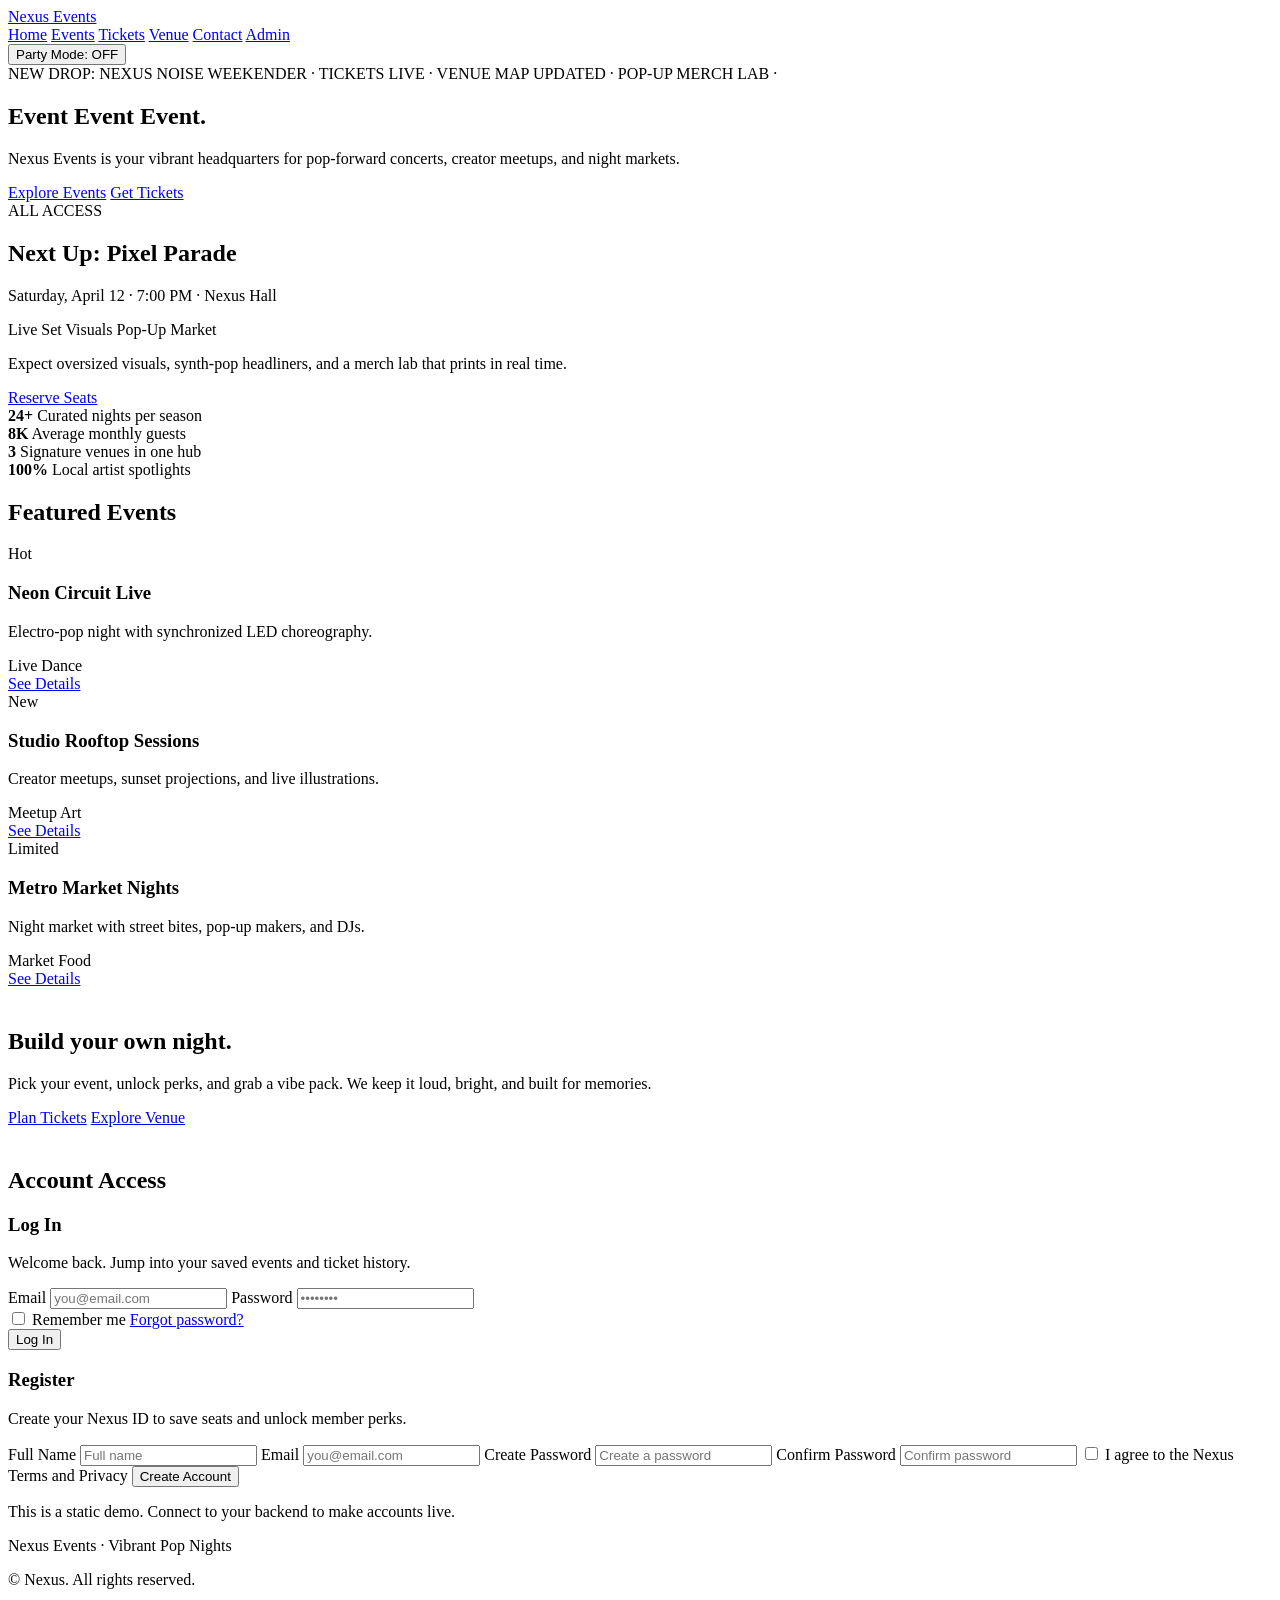
==== index.html @ 66786268 "Add files via upload" ====
﻿<!doctype html>
<html lang="en">
<head>
  <meta charset="UTF-8">
  <meta name="viewport" content="width=device-width, initial-scale=1.0">
  <title>Nexus Events | Home</title>
  <link rel="stylesheet" href="css/style.css">
</head>
<body data-page="home">
  <header class="site-header">
    <div class="container navbar">
      <a class="brand" href="index.html">Nexus Events</a>
      <nav class="nav-links">
        <a href="index.html" data-nav="home">Home</a>
        <a href="events.html" data-nav="events">Events</a>
        <a href="tickets.html" data-nav="tickets">Tickets</a>
        <a href="venue.html" data-nav="venue">Venue</a>
        <a href="contact.html" data-nav="contact">Contact</a>
        <a href="admin-login.html" data-nav="admin">Admin</a>
      </nav>
      <button class="btn btn--ghost" type="button" data-party-toggle>Party Mode: OFF</button>
    </div>
  </header>

  <div class="ticker">
    <span>NEW DROP: NEXUS NOISE WEEKENDER · TICKETS LIVE · VENUE MAP UPDATED · POP-UP MERCH LAB ·</span>
  </div>

  <main class="container">
    <section class="hero">
      <div>
        <h1>Event Event Event.</h1>
        <p>Nexus Events is your vibrant headquarters for pop-forward concerts, creator meetups, and night markets.</p>
        <div class="button-row">
          <a class="btn btn--big" href="events.html" data-pulse>Explore Events</a>
          <a class="btn btn--big btn--alt" href="tickets.html">Get Tickets</a>
        </div>
      </div>
      <div class="hero-card">
        <div class="sticker">ALL ACCESS</div>
        <h2>Next Up: Pixel Parade</h2>
        <p>Saturday, April 12 · 7:00 PM · Nexus Hall</p>
        <div class="tag-row">
          <span class="tag">Live Set</span>
          <span class="tag">Visuals</span>
          <span class="tag">Pop-Up Market</span>
        </div>
        <p>Expect oversized visuals, synth-pop headliners, and a merch lab that prints in real time.</p>
        <a class="btn" href="tickets.html">Reserve Seats</a>
      </div>
    </section>

    <section class="stats">
      <div class="stat">
        <strong>24+</strong>
        Curated nights per season
      </div>
      <div class="stat">
        <strong>8K</strong>
        Average monthly guests
      </div>
      <div class="stat">
        <strong>3</strong>
        Signature venues in one hub
      </div>
      <div class="stat">
        <strong>100%</strong>
        Local artist spotlights
      </div>
    </section>

    <section>
      <h2 class="section-title">Featured Events</h2>
      <div class="grid">
        <article class="card">
          <span class="badge">Hot</span>
          <h3>Neon Circuit Live</h3>
          <p>Electro-pop night with synchronized LED choreography.</p>
          <div class="tag-row">
            <span class="tag">Live</span>
            <span class="tag">Dance</span>
          </div>
          <a class="btn btn--ghost" href="events.html">See Details</a>
        </article>
        <article class="card">
          <span class="badge">New</span>
          <h3>Studio Rooftop Sessions</h3>
          <p>Creator meetups, sunset projections, and live illustrations.</p>
          <div class="tag-row">
            <span class="tag">Meetup</span>
            <span class="tag">Art</span>
          </div>
          <a class="btn btn--ghost" href="events.html">See Details</a>
        </article>
        <article class="card">
          <span class="badge">Limited</span>
          <h3>Metro Market Nights</h3>
          <p>Night market with street bites, pop-up makers, and DJs.</p>
          <div class="tag-row">
            <span class="tag">Market</span>
            <span class="tag">Food</span>
          </div>
          <a class="btn btn--ghost" href="events.html">See Details</a>
        </article>
      </div>
    </section>

    <section style="margin-top: 2.5rem;">
      <div class="mega-banner">
        <h2>Build your own night.</h2>
        <p>Pick your event, unlock perks, and grab a vibe pack. We keep it loud, bright, and built for memories.</p>
        <div class="button-row">
          <a class="btn btn--big" href="tickets.html">Plan Tickets</a>
          <a class="btn btn--big btn--ghost" href="venue.html">Explore Venue</a>
        </div>
      </div>
    </section>

    <section style="margin-top: 2.5rem;">
      <h2 class="section-title">Account Access</h2>
      <div class="grid auth-grid">
        <div class="panel auth-card">
          <h3>Log In</h3>
          <p>Welcome back. Jump into your saved events and ticket history.</p>
          <form class="form-grid">
            <label>
              Email
              <input type="email" placeholder="you@email.com" required autocomplete="email">
            </label>
            <label>
              Password
              <input type="password" placeholder="••••••••" required autocomplete="current-password">
            </label>
            <div class="form-row">
              <label class="checkbox">
                <input type="checkbox">
                Remember me
              </label>
              <a class="link" href="contact.html">Forgot password?</a>
            </div>
            <button class="btn btn--big" type="submit">Log In</button>
          </form>
        </div>
        <div class="panel auth-card">
          <h3>Register</h3>
          <p>Create your Nexus ID to save seats and unlock member perks.</p>
          <form class="form-grid">
            <label>
              Full Name
              <input type="text" placeholder="Full name" required autocomplete="name">
            </label>
            <label>
              Email
              <input type="email" placeholder="you@email.com" required autocomplete="email">
            </label>
            <label>
              Create Password
              <input type="password" placeholder="Create a password" required autocomplete="new-password">
            </label>
            <label>
              Confirm Password
              <input type="password" placeholder="Confirm password" required autocomplete="new-password">
            </label>
            <label class="checkbox">
              <input type="checkbox" required>
              I agree to the Nexus Terms and Privacy
            </label>
            <button class="btn btn--big btn--alt" type="submit">Create Account</button>
          </form>
        </div>
      </div>
      <p class="form-note">This is a static demo. Connect to your backend to make accounts live.</p>
    </section>
  </main>

  <footer class="footer">
    <div class="container footer-inner">
      <p class="pill">Nexus Events · Vibrant Pop Nights</p>
      <p>© <span data-year></span> Nexus. All rights reserved.</p>
    </div>
  </footer>

  <script src="js/app.js" defer></script>
</body>
</html>
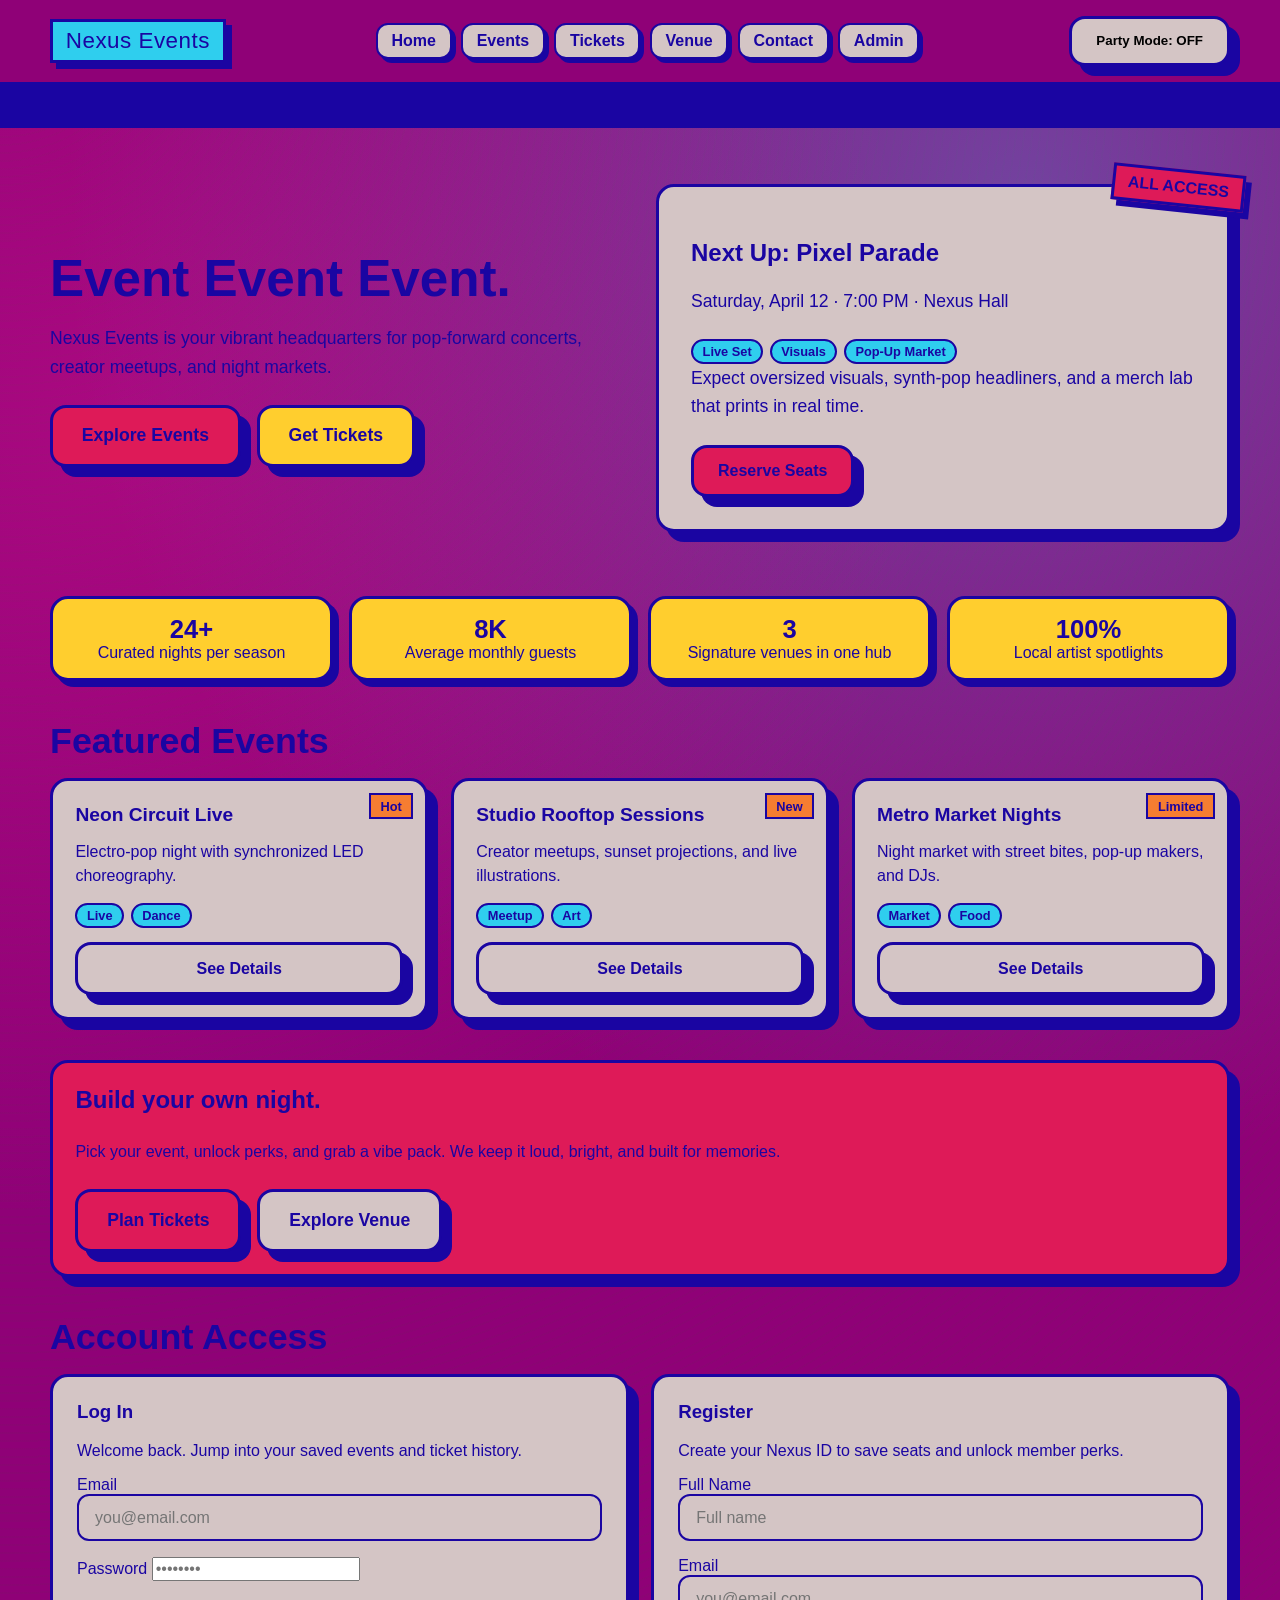
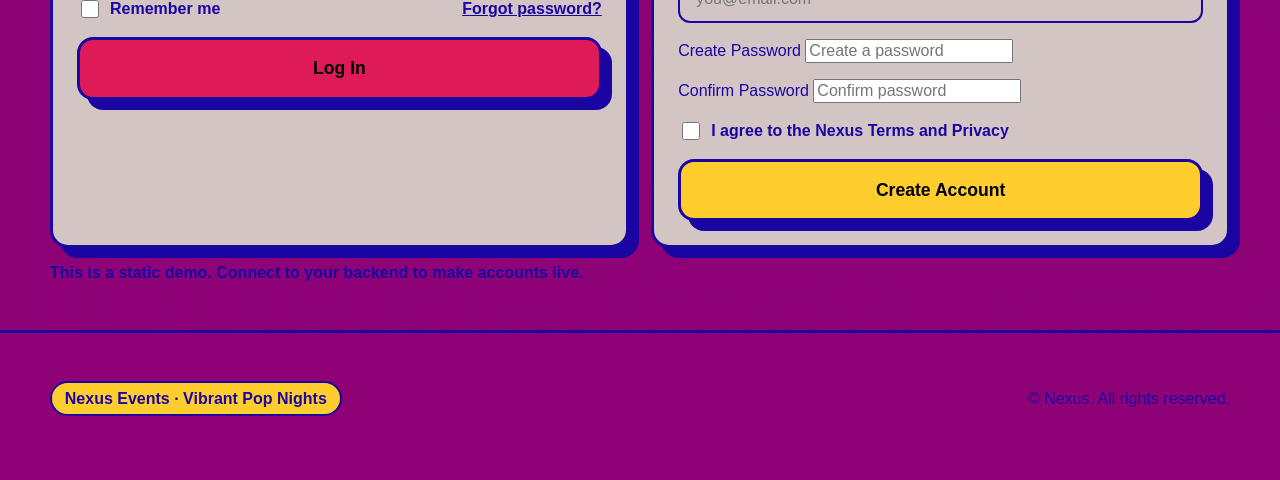
==== commit 6a017029: "Update index.html" ====
--- a/index.html
+++ b/index.html
@@ -4,7 +4,7 @@
   <meta charset="UTF-8">
   <meta name="viewport" content="width=device-width, initial-scale=1.0">
   <title>Nexus Events | Home</title>
-  <link rel="stylesheet" href="css/style.css">
+  <link rel="stylesheet" href="style.css">
 </head>
 <body data-page="home">
   <header class="site-header">
--- a/style.css
+++ b/style.css
@@ -0,0 +1,663 @@
+/* Nexus Events - Vibrant Pop Neubrutalism */
+@import url('https://fonts.googleapis.com/css2?family=Archivo+Black&family=Space+Grotesk:wght@400;500;600;700&display=swap');
+
+:root {
+  --ink: #1A05A2;
+  --paper: #8F0177;
+  --hot-pink: #DE1A58;
+  --acid: #F67D31;
+  --sun: #ffce2e;
+  --cyan: #2fceee;
+  --orange: #fcab75;
+  --mint: #34f5a6;
+  --shadow: 10px 10px 0 var(--ink);
+  --shadow-soft: 6px 6px 0 var(--ink);
+  --radius: 18px;
+  --radius-pill: 999px;
+  --maxw: 1180px;
+}
+
+* {
+  box-sizing: border-box;
+}
+
+body {
+  margin: 0;
+  font-family: "Space Grotesk", sans-serif;
+  color: var(--ink);
+  background:
+    radial-gradient(circle at 10% 20%, rgba(250, 32, 156, 0.25), transparent 40%),
+    radial-gradient(circle at 80% 10%, rgba(49, 218, 252, 0.3), transparent 45%),
+    repeating-radial-gradient(circle at 0 0, rgba(78, 64, 64, 0.06) 0 2px, transparent 2px 8px),
+    var(--paper);
+  min-height: 100vh;
+}
+
+body.party {
+  background:
+    radial-gradient(circle at 10% 20%, rgba(247, 122, 39, 0.35), transparent 40%),
+    radial-gradient(circle at 80% 10%, rgba(33, 245, 156, 0.35), transparent 45%),
+    repeating-radial-gradient(circle at 0 0, rgba(41, 37, 37, 0.08) 0 2px, transparent 2px 7px),
+    #fff1f7;
+}
+
+img {
+  max-width: 100%;
+  display: block;
+}
+
+a {
+  color: inherit;
+  text-decoration: none;
+}
+
+.container {
+  width: min(100% - 2rem, var(--maxw));
+  margin: 0 auto;
+}
+
+.site-header {
+  position: sticky;
+  top: 0;
+  z-index: 20;
+  background: var(--paper);
+  border-bottom: 3px solid var(--ink);
+}
+
+.navbar {
+  display: flex;
+  align-items: center;
+  justify-content: space-between;
+  padding: 1rem 0;
+  gap: 1rem;
+}
+
+.brand {
+  font-family: "Archivo Black", sans-serif;
+  letter-spacing: 0.5px;
+  font-size: 1.4rem;
+  padding: 0.4rem 0.8rem;
+  border: 3px solid var(--ink);
+  background: var(--cyan);
+  box-shadow: var(--shadow-soft);
+}
+
+.nav-links {
+  display: flex;
+  gap: 0.6rem;
+  flex-wrap: wrap;
+  align-items: center;
+}
+
+.nav-links a {
+  padding: 0.45rem 0.85rem;
+  border: 2px solid var(--ink);
+  background: #d4c5c5;
+  box-shadow: 4px 4px 0 var(--ink);
+  border-radius: 12px;
+  font-weight: 600;
+  transition: transform 0.15s ease;
+}
+
+.nav-links a.active,
+.nav-links a:hover {
+  transform: translate(-2px, -2px);
+  background: var(--acid);
+}
+
+.hero {
+  display: grid;
+  grid-template-columns: repeat(auto-fit, minmax(280px, 1fr));
+  gap: 2rem;
+  padding: 3.5rem 0 2rem;
+  align-items: center;
+}
+
+.hero h1 {
+  font-family: "Archivo Black", sans-serif;
+  font-size: clamp(2.2rem, 4vw, 4rem);
+  margin: 0 0 1rem 0;
+}
+
+.hero p {
+  font-size: 1.1rem;
+  line-height: 1.6;
+  margin: 0 0 1.5rem 0;
+}
+
+.hero-card {
+  background: #d4c5c5;;
+  border: 3px solid var(--ink);
+  border-radius: var(--radius);
+  box-shadow: var(--shadow);
+  padding: 2rem;
+  position: relative;
+}
+
+.hero-card .sticker {
+  position: absolute;
+  top: -18px;
+  right: -18px;
+  background: var(--hot-pink);
+  border: 3px solid var(--ink);
+  padding: 0.4rem 0.8rem;
+  font-weight: 700;
+  transform: rotate(6deg);
+  box-shadow: var(--shadow-soft);
+}
+
+.btn {
+  display: inline-flex;
+  align-items: center;
+  justify-content: center;
+  gap: 0.5rem;
+  padding: 0.9rem 1.5rem;
+  border: 3px solid var(--ink);
+  border-radius: 16px;
+  background: var(--hot-pink);
+  font-weight: 700;
+  box-shadow: var(--shadow);
+  transition: transform 0.15s ease, box-shadow 0.15s ease;
+  cursor: pointer;
+}
+
+.btn--alt {
+  background: var(--sun);
+}
+
+.btn--ghost {
+  background: #d4c5c5;
+}
+
+.btn--big {
+  font-size: 1.1rem;
+  padding: 1.1rem 1.8rem;
+}
+
+.btn:hover {
+  transform: translate(-2px, -2px);
+  box-shadow: 12px 12px 0 var(--ink);
+}
+
+.button-row {
+  display: flex;
+  gap: 1rem;
+  flex-wrap: wrap;
+}
+
+.section-title {
+  font-family: "Archivo Black", sans-serif;
+  font-size: clamp(1.6rem, 2.8vw, 2.4rem);
+  margin: 2.5rem 0 1rem;
+}
+
+.ticker {
+  background: var(--ink);
+  color: #d4c5c5;
+  padding: 0.6rem 0;
+  overflow: hidden;
+  white-space: nowrap;
+  border-top: 3px solid var(--ink);
+  border-bottom: 3px solid var(--ink);
+}
+
+.ticker span {
+  display: inline-block;
+  padding-left: 100%;
+  animation: ticker 18s linear infinite;
+  font-weight: 700;
+  letter-spacing: 0.2rem;
+}
+
+@keyframes ticker {
+  0% { transform: translateX(0); }
+  100% { transform: translateX(-100%); }
+}
+
+.grid {
+  display: grid;
+  grid-template-columns: repeat(auto-fit, minmax(240px, 1fr));
+  gap: 1.4rem;
+}
+
+.card {
+  background: #d4c5c5;
+  border: 3px solid var(--ink);
+  border-radius: var(--radius);
+  box-shadow: var(--shadow);
+  padding: 1.4rem;
+  display: grid;
+  gap: 0.9rem;
+  position: relative;
+}
+
+.card .badge {
+  position: absolute;
+  top: 12px;
+  right: 12px;
+  background: var(--acid);
+  border: 2px solid var(--ink);
+  padding: 0.2rem 0.6rem;
+  font-weight: 700;
+  font-size: 0.8rem;
+}
+
+.card h3 {
+  margin: 0;
+  font-size: 1.2rem;
+}
+
+.card p {
+  margin: 0;
+  line-height: 1.5;
+}
+
+.tag-row {
+  display: flex;
+  gap: 0.4rem;
+  flex-wrap: wrap;
+}
+
+.tag {
+  background: var(--cyan);
+  border: 2px solid var(--ink);
+  padding: 0.2rem 0.6rem;
+  border-radius: var(--radius-pill);
+  font-size: 0.8rem;
+  font-weight: 600;
+}
+
+.stats {
+  display: grid;
+  grid-template-columns: repeat(auto-fit, minmax(160px, 1fr));
+  gap: 1rem;
+  margin: 2rem 0;
+}
+
+.stat {
+  background: var(--sun);
+  border: 3px solid var(--ink);
+  border-radius: var(--radius);
+  padding: 1rem;
+  box-shadow: var(--shadow-soft);
+  text-align: center;
+}
+
+.stat strong {
+  display: block;
+  font-size: 1.6rem;
+}
+
+.panel {
+  background: #d4c5c5;
+  border: 3px solid var(--ink);
+  border-radius: var(--radius);
+  box-shadow: var(--shadow);
+  padding: 1.5rem;
+}
+
+.filter-bar {
+  display: flex;
+  flex-wrap: wrap;
+  gap: 0.8rem;
+  align-items: center;
+  margin-bottom: 1.2rem;
+}
+
+.filter-bar input {
+  padding: 0.7rem 1rem;
+  border: 2px solid var(--ink);
+  border-radius: 12px;
+  font-weight: 600;
+  width: min(100%, 240px);
+}
+
+.filter-buttons {
+  display: flex;
+  gap: 0.6rem;
+  flex-wrap: wrap;
+}
+
+.filter-buttons button {
+  padding: 0.4rem 0.9rem;
+  border: 2px solid var(--ink);
+  background: #d4c5c5;
+  border-radius: 12px;
+  font-weight: 700;
+  box-shadow: 4px 4px 0 var(--ink);
+  cursor: pointer;
+}
+
+.filter-buttons button.active {
+  background: var(--hot-pink);
+}
+
+.ticket-row {
+  display: grid;
+  grid-template-columns: 1.4fr 1fr 1fr;
+  gap: 1rem;
+  align-items: center;
+  padding: 0.6rem 0;
+  border-bottom: 2px dashed var(--ink);
+}
+
+.ticket-row:last-child {
+  border-bottom: none;
+}
+
+.qty-control {
+  display: inline-flex;
+  align-items: center;
+  gap: 0.5rem;
+  border: 2px solid var(--ink);
+  border-radius: 12px;
+  padding: 0.3rem 0.6rem;
+  background: #d4c5c5;
+}
+
+.qty-control button {
+  width: 28px;
+  height: 28px;
+  border: 2px solid var(--ink);
+  border-radius: 8px;
+  background: var(--acid);
+  font-weight: 700;
+  cursor: pointer;
+}
+
+.qty-control input {
+  width: 36px;
+  text-align: center;
+  border: none;
+  font-weight: 700;
+  background: transparent;
+}
+
+.total-box {
+  background: var(--mint);
+  border: 3px solid var(--ink);
+  border-radius: var(--radius);
+  padding: 1rem;
+  box-shadow: var(--shadow-soft);
+  font-weight: 700;
+  text-align: center;
+}
+
+.map-box {
+  border: 3px solid var(--ink);
+  border-radius: var(--radius);
+  overflow: hidden;
+  box-shadow: var(--shadow);
+  background: #d4c5c5;
+}
+
+.map-box svg {
+  width: 100%;
+  height: auto;
+  display: block;
+}
+
+.accordion {
+  display: grid;
+  gap: 0.8rem;
+}
+
+.accordion-item {
+  border: 3px solid var(--ink);
+  border-radius: var(--radius);
+  background: #d4c5c5;
+  box-shadow: var(--shadow-soft);
+}
+
+.accordion-item button {
+  width: 100%;
+  text-align: left;
+  padding: 1rem;
+  background: transparent;
+  border: none;
+  font-weight: 700;
+  font-size: 1rem;
+  cursor: pointer;
+}
+
+.accordion-item .content {
+  padding: 0 1rem 1rem;
+  display: none;
+  line-height: 1.5;
+}
+
+.accordion-item.open .content {
+  display: block;
+}
+
+.form-grid {
+  display: grid;
+  gap: 1rem;
+}
+
+.auth-grid {
+  align-items: stretch;
+}
+
+.auth-card h3 {
+  margin-top: 0;
+}
+
+.form-row {
+  display: flex;
+  align-items: center;
+  justify-content: space-between;
+  gap: 0.8rem;
+  flex-wrap: wrap;
+  font-weight: 600;
+}
+
+.checkbox {
+  display: flex;
+  align-items: center;
+  gap: 0.5rem;
+  font-weight: 600;
+}
+
+.checkbox input {
+  width: 18px;
+  height: 18px;
+  accent-color: var(--hot-pink);
+}
+
+.link {
+  font-weight: 700;
+  text-decoration: underline;
+}
+
+.form-note {
+  margin-top: 1rem;
+  font-weight: 600;
+}
+
+.admin-hero {
+  align-items: start;
+}
+
+.admin-login-card {
+  max-width: 420px;
+}
+
+.admin-grid {
+  display: grid;
+  grid-template-columns: repeat(auto-fit, minmax(280px, 1fr));
+  gap: 1.4rem;
+  margin-top: 2rem;
+}
+
+.table {
+  display: grid;
+  gap: 0.6rem;
+}
+
+.table-row {
+  display: grid;
+  grid-template-columns: 1.2fr 0.7fr 0.7fr;
+  gap: 0.6rem;
+  padding: 0.6rem 0.8rem;
+  border: 2px solid var(--ink);
+  border-radius: 12px;
+  background: #d4c5c5;
+  box-shadow: 4px 4px 0 var(--ink);
+}
+
+.table-row.table-head {
+  background: var(--sun);
+  font-weight: 700;
+}
+
+.status {
+  display: inline-flex;
+  align-items: center;
+  justify-content: center;
+  padding: 0.2rem 0.6rem;
+  border: 2px solid var(--ink);
+  border-radius: var(--radius-pill);
+  font-weight: 700;
+  background: #d4c5c5;
+  max-width: fit-content;
+}
+
+.status--green {
+  background: var(--mint);
+}
+
+.status--yellow {
+  background: var(--sun);
+}
+
+.status--red {
+  background: var(--hot-pink);
+}
+
+.ticket-meter {
+  display: grid;
+  gap: 0.8rem;
+}
+
+.meter-row {
+  display: grid;
+  grid-template-columns: 1fr 2fr auto;
+  gap: 0.6rem;
+  align-items: center;
+  font-weight: 600;
+}
+
+.meter {
+  height: 16px;
+  border: 2px solid var(--ink);
+  border-radius: 999px;
+  background: #d4c5c5;
+  overflow: hidden;
+  box-shadow: 4px 4px 0 var(--ink);
+}
+
+.meter span {
+  display: block;
+  height: 100%;
+  background: var(--cyan);
+}
+
+.checklist {
+  list-style: none;
+  padding: 0;
+  margin: 0;
+  display: grid;
+  gap: 0.6rem;
+}
+
+.checklist-item {
+  display: flex;
+  gap: 0.8rem;
+  align-items: center;
+  padding: 0.6rem 0.8rem;
+  border: 2px solid var(--ink);
+  border-radius: 12px;
+  background: #d4c5c5;
+  box-shadow: 4px 4px 0 var(--ink);
+}
+
+input, textarea, select {
+  font-family: inherit;
+  font-size: 1rem;
+}
+
+input[type="text"],
+input[type="email"],
+textarea,
+select {
+  width: 100%;
+  padding: 0.8rem 1rem;
+  border: 2px solid var(--ink);
+  border-radius: 12px;
+  background: #d4c5c5;
+}
+
+textarea {
+  min-height: 120px;
+  resize: vertical;
+}
+
+.footer {
+  margin-top: 3rem;
+  padding: 2rem 0 3rem;
+  border-top: 3px solid var(--ink);
+  background: var(--paper);
+}
+
+.footer-inner {
+  display: flex;
+  flex-wrap: wrap;
+  justify-content: space-between;
+  gap: 1rem;
+  align-items: center;
+}
+
+.footer .pill {
+  padding: 0.4rem 0.8rem;
+  border: 2px solid var(--ink);
+  border-radius: var(--radius-pill);
+  background: var(--sun);
+  font-weight: 700;
+}
+
+.mega-banner {
+  background: var(--hot-pink);
+  border: 3px solid var(--ink);
+  border-radius: var(--radius);
+  padding: 1.4rem;
+  box-shadow: var(--shadow);
+  display: grid;
+  gap: 0.8rem;
+}
+
+.mega-banner h2 {
+  margin: 0;
+}
+
+.pulse {
+  animation: pulse 0.6s ease;
+}
+
+@keyframes pulse {
+  0% { transform: translate(0, 0) scale(1); }
+  50% { transform: translate(-2px, -2px) scale(1.03); }
+  100% { transform: translate(0, 0) scale(1); }
+}
+
+@media (max-width: 720px) {
+  .navbar {
+    flex-direction: column;
+    align-items: flex-start;
+  }
+
+  .ticket-row {
+    grid-template-columns: 1fr;
+    text-align: left;
+  }
+}
